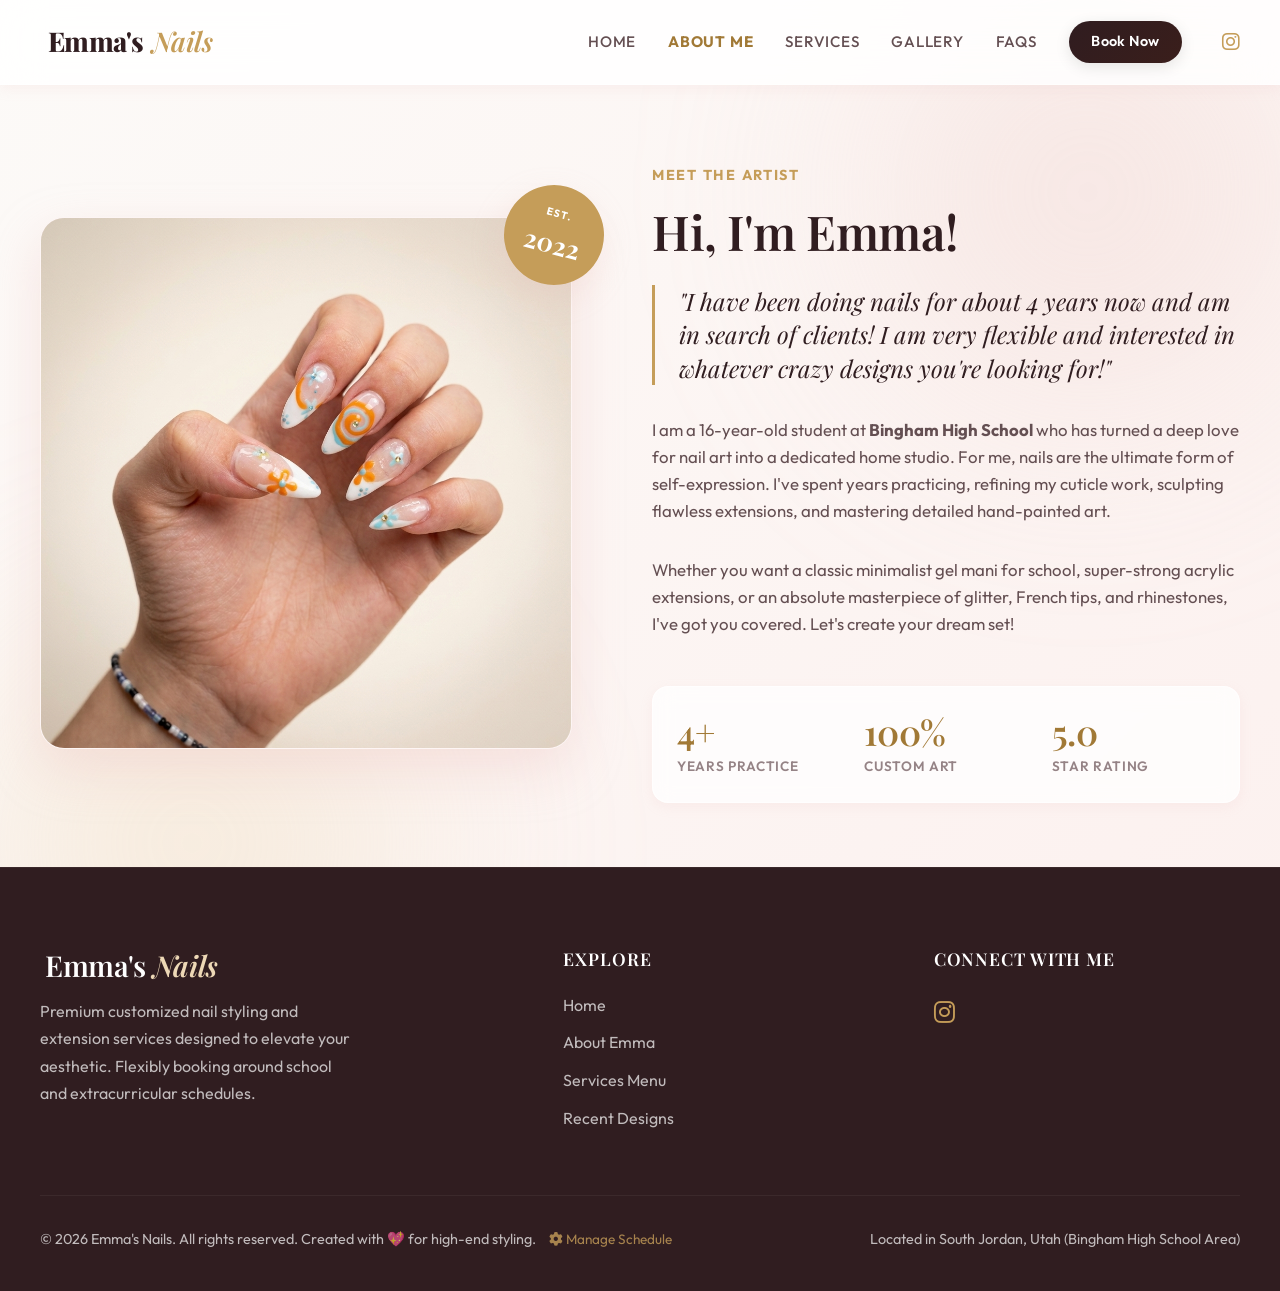
==== about.html @ 8aacb38d "Add about.html page" ====
<!DOCTYPE html>
<html lang="en">
<head>
  <meta charset="UTF-8">
  <meta name="viewport" content="width=device-width, initial-scale=1.0">
  <meta name="description" content="Meet Emma, the 16-year-old artist behind Emma's Nails in South Jordan, Utah. Practice, passion, and custom nail designs for Bingham High and surrounding areas.">
  <meta name="keywords" content="Bingham High School, South Jordan nails, Emma's Nails, custom nails Utah, nail artist bio">
  <meta name="author" content="Emma">
  
  <title>About Emma | Emma's Nails</title>

  <!-- Premium Stylesheets & CDNs -->
  <link rel="stylesheet" href="style.css">
  <link rel="stylesheet" href="https://cdnjs.cloudflare.com/ajax/libs/font-awesome/6.4.0/css/all.min.css">
</head>
<body>

  <!-- --- HEADER & NAVIGATION --- -->
  <header class="header" id="header" style="background: rgba(255, 255, 255, 0.85); box-shadow: var(--shadow-sm);">
    <div class="header-container">
      <a href="index.html" class="logo" id="logo-link">
        <i class="fa-solid fa-sparkles" style="font-size: 1.1rem; color: var(--accent); margin-right: 0.2rem; transform: translateY(-2px);"></i>Emma's <span>Nails</span>
      </a>
      
      <button class="mobile-menu-btn" aria-label="Toggle menu" id="mobile-menu-btn">
        <span></span>
        <span></span>
        <span></span>
      </button>

      <nav class="nav" id="nav-menu">
        <a href="index.html#home" class="nav-link" id="nav-home">Home</a>
        <a href="about.html" class="nav-link active" id="nav-about" style="color: var(--accent-dark); font-weight: 700;">About Me</a>
        <a href="index.html#services" class="nav-link" id="nav-services">Services</a>
        <a href="index.html#gallery" class="nav-link" id="nav-gallery">Gallery</a>
        <a href="index.html#faq" class="nav-link" id="nav-faq">FAQs</a>
        <a href="index.html#book" class="nav-cta" id="nav-book">Book Now</a>
        <div class="nav-socials" style="display: flex; gap: 0.8rem; margin-left: 0.5rem; align-items: center;">
          <a href="https://instagram.com" target="_blank" aria-label="Emma's Instagram" style="font-size: 1.25rem; color: var(--accent); transition: var(--transition-fast);"><i class="fa-brands fa-instagram"></i></a>
        </div>
      </nav>
    </div>
  </header>

  <!-- --- MAIN BIOGRAPHY CONTENT --- -->
  <main style="padding-top: 100px; min-height: calc(100vh - 200px); display: flex; align-items: center; justify-content: center;">
    <section class="section" style="width: 100%; background: transparent; backdrop-filter: none; border: none; padding: 4rem 0;">
      <div class="about">
        <div class="about-visual">
          <div class="about-img-frame">
            <img src="assets/flowery-retro-swirls.png" alt="Hand-painted retro flower and swirl nail art" class="about-img" loading="lazy">
          </div>
          <div class="about-decorative-badge">
            <span>Est.</span>
            <strong>2022</strong>
          </div>
        </div>

        <div class="about-content">
          <span class="section-subtitle">Meet the Artist</span>
          <h1 class="section-title" style="margin-bottom: 1.5rem; font-size: 3rem;">Hi, I'm Emma!</h1>
          
          <p class="about-quote">
            "I have been doing nails for about 4 years now and am in search of clients! I am very flexible and interested in whatever crazy designs you're looking for!"
          </p>

          <p class="about-text">
            I am a 16-year-old student at <strong>Bingham High School</strong> who has turned a deep love for nail art into a dedicated home studio. For me, nails are the ultimate form of self-expression. I've spent years practicing, refining my cuticle work, sculpting flawless extensions, and mastering detailed hand-painted art. 
          </p>
          <p class="about-text" style="margin-bottom: 3rem;">
            Whether you want a classic minimalist gel mani for school, super-strong acrylic extensions, or an absolute masterpiece of glitter, French tips, and rhinestones, I've got you covered. Let's create your dream set!
          </p>

          <div class="about-stats">
            <div class="stat-item">
              <h3>4+</h3>
              <p>Years Practice</p>
            </div>
            <div class="stat-item">
              <h3>100%</h3>
              <p>Custom Art</p>
            </div>
            <div class="stat-item">
              <h3>5.0</h3>
              <p>Star Rating</p>
            </div>
          </div>
        </div>
      </div>
    </section>
  </main>

  <!-- --- FOOTER --- -->
  <footer class="footer">
    <div class="footer-container">
      <div class="footer-brand">
        <h3><i class="fa-solid fa-sparkles" style="font-size: 1.1rem; color: var(--accent); margin-right: 0.3rem;"></i>Emma's <span>Nails</span></h3>
        <p>Premium customized nail styling and extension services designed to elevate your aesthetic. Flexibly booking around school and extracurricular schedules.</p>
      </div>
      
      <div class="footer-links">
        <h4>Explore</h4>
        <ul>
          <li><a href="index.html#home">Home</a></li>
          <li><a href="about.html">About Emma</a></li>
          <li><a href="index.html#services">Services Menu</a></li>
          <li><a href="index.html#gallery">Recent Designs</a></li>
        </ul>
      </div>

      <div class="footer-links">
        <h4>Connect With Me</h4>
        <ul style="display: flex; gap: 1rem; font-size: 1.5rem; margin-top: 0.5rem; list-style: none;">
          <li><a href="https://instagram.com" target="_blank" aria-label="Emma's Instagram" style="color: var(--accent); transition: var(--transition-fast);"><i class="fa-brands fa-instagram"></i></a></li>
        </ul>
      </div>
    </div>
    
    <div class="footer-bottom">
      <p>&copy; 2026 Emma's Nails. All rights reserved. Created with 💖 for high-end styling. <a href="index.html#admin" id="admin-toggle-btn" style="margin-left: 10px; color: var(--accent); opacity: 0.8; font-size: 0.85rem;"><i class="fa-solid fa-gear"></i> Manage Schedule</a></p>
      <p>Located in South Jordan, Utah (Bingham High School Area)</p>
    </div>
  </footer>

  <!-- Basic JavaScript for Header styling & Mobile menu -->
  <script>
    document.addEventListener('DOMContentLoaded', () => {
      const mobileMenuBtn = document.getElementById('mobile-menu-btn');
      const nav = document.getElementById('nav-menu');
      
      if (mobileMenuBtn && nav) {
        mobileMenuBtn.addEventListener('click', () => {
          nav.classList.toggle('active');
          const spans = mobileMenuBtn.querySelectorAll('span');
          spans[0].style.transform = nav.classList.contains('active') ? 'rotate(45deg) translate(5px, 5px)' : 'none';
          spans[1].style.opacity = nav.classList.contains('active') ? '0' : '1';
          spans[2].style.transform = nav.classList.contains('active') ? 'rotate(-45deg) translate(6px, -6px)' : 'none';
        });
      }
    });
  </script>
</body>
</html>
---- style.css ----
@import url('https://fonts.googleapis.com/css2?family=Playfair+Display:ital,wght@0,400..900;1,400..900&family=Outfit:wght@100..900&display=swap');

/* --- CUSTOM VARIABLES --- */
:root {
  --primary-hue: 8;
  --primary: hsl(var(--primary-hue), 70%, 94%);
  --primary-medium: hsl(var(--primary-hue), 50%, 86%);
  --primary-dark: hsl(var(--primary-hue), 45%, 72%);
  --accent: hsl(38, 48%, 56%); /* Soft Luxury Gold */
  --accent-light: hsl(38, 60%, 82%);
  --accent-dark: hsl(38, 50%, 42%);
  --bg-light: hsl(30, 45%, 98%);
  --bg-gradient: linear-gradient(135deg, hsl(30, 45%, 98%) 0%, hsl(8, 70%, 96%) 100%);
  --card-bg: rgba(255, 255, 255, 0.75);
  --card-border: rgba(255, 255, 255, 0.6);
  --text-dark: hsl(350, 25%, 15%);
  --text-medium: hsl(350, 12%, 35%);
  --text-light: hsl(350, 8%, 55%);
  --success: hsl(145, 45%, 45%);
  --shadow-sm: 0 4px 12px rgba(235, 190, 185, 0.15);
  --shadow-md: 0 12px 30px rgba(235, 190, 185, 0.25);
  --shadow-lg: 0 20px 50px rgba(235, 190, 185, 0.35);
  --radius-sm: 8px;
  --radius-md: 16px;
  --radius-lg: 24px;
  --radius-round: 50px;
  --transition-smooth: all 0.4s cubic-bezier(0.16, 1, 0.3, 1);
  --transition-fast: all 0.2s ease;
}

/* --- BASE STYLES --- */
* {
  box-sizing: border-box;
  margin: 0;
  padding: 0;
}

html {
  scroll-behavior: smooth;
  font-size: 16px;
}

body {
  font-family: 'Outfit', sans-serif;
  background: var(--bg-gradient);
  color: var(--text-dark);
  min-height: 100vh;
  line-height: 1.6;
  overflow-x: hidden;
  position: relative;
}

/* Decorative Background Blobs */
body::before,
body::after {
  content: '';
  position: absolute;
  width: 50vw;
  height: 50vw;
  border-radius: 50%;
  filter: blur(100px);
  z-index: -1;
  opacity: 0.5;
  pointer-events: none;
}

body::before {
  top: -10vw;
  right: -10vw;
  background: radial-gradient(circle, var(--primary-medium) 0%, transparent 70%);
}

body::after {
  bottom: 10vw;
  left: -10vw;
  background: radial-gradient(circle, var(--accent-light) 0%, transparent 70%);
}

/* Typography styles */
h1, h2, h3, h4 {
  font-family: 'Playfair Display', serif;
  font-weight: 600;
  letter-spacing: -0.01em;
  line-height: 1.2;
}

a {
  text-decoration: none;
  color: inherit;
  transition: var(--transition-fast);
}

img {
  max-width: 100%;
  height: auto;
  display: block;
}

/* --- HEADER / NAVIGATION --- */
.header {
  position: fixed;
  top: 0;
  left: 0;
  width: 100%;
  z-index: 1000;
  background: rgba(255, 255, 255, 0.45);
  backdrop-filter: blur(20px);
  -webkit-backdrop-filter: blur(20px);
  border-bottom: 1px solid rgba(255, 255, 255, 0.4);
  padding: 1.25rem 2rem;
  transition: var(--transition-smooth);
}

.header.scrolled {
  padding: 0.8rem 2rem;
  background: rgba(255, 255, 255, 0.85);
  box-shadow: var(--shadow-sm);
}

.header-container {
  max-width: 1200px;
  margin: 0 auto;
  display: flex;
  justify-content: space-between;
  align-items: center;
}

.logo {
  display: flex;
  align-items: center;
  gap: 0.3rem;
  font-size: 1.7rem;
  font-weight: 800;
  font-family: 'Playfair Display', serif;
  color: var(--text-dark);
  letter-spacing: -0.02em;
  transition: var(--transition-smooth);
}

.logo span {
  color: var(--accent);
  font-style: italic;
  font-weight: 600;
  margin-left: 0.2rem;
}

.logo:hover {
  transform: scale(1.02);
  opacity: 0.95;
}

.nav {
  display: flex;
  gap: 2rem;
  align-items: center;
}

.nav-link {
  font-size: 0.95rem;
  font-weight: 500;
  color: var(--text-medium);
  letter-spacing: 0.05em;
  text-transform: uppercase;
  position: relative;
  padding: 0.25rem 0;
}

.nav-link::after {
  content: '';
  position: absolute;
  bottom: 0;
  left: 0;
  width: 0;
  height: 2px;
  background: var(--accent);
  transition: var(--transition-smooth);
}

.nav-link:hover {
  color: var(--text-dark);
}

.nav-link:hover::after {
  width: 100%;
}

.nav-cta {
  background: linear-gradient(135deg, var(--text-dark) 0%, #3a1e1b 100%);
  color: #fff;
  padding: 0.6rem 1.4rem;
  border-radius: var(--radius-round);
  font-weight: 600;
  font-size: 0.9rem;
  letter-spacing: 0.03em;
  box-shadow: 0 4px 15px rgba(0, 0, 0, 0.1);
}

.nav-cta:hover {
  transform: translateY(-2px);
  box-shadow: 0 6px 20px rgba(0, 0, 0, 0.15);
  background: linear-gradient(135deg, var(--accent-dark) 0%, var(--accent) 100%);
}

.mobile-menu-btn {
  display: none;
  background: none;
  border: none;
  cursor: pointer;
  padding: 0.5rem;
}

.mobile-menu-btn span {
  display: block;
  width: 25px;
  height: 2px;
  background: var(--text-dark);
  margin: 5px 0;
  transition: var(--transition-fast);
}

/* --- HERO SECTION --- */
.hero {
  min-height: 95vh;
  display: flex;
  align-items: center;
  padding: 8rem 2rem 4rem;
  position: relative;
}

.hero-container {
  max-width: 1200px;
  margin: 0 auto;
  display: grid;
  grid-template-columns: 1.1fr 0.9fr;
  gap: 4rem;
  align-items: center;
}

.hero-content {
  opacity: 0;
  transform: translateY(30px);
  animation: revealUp 1.2s cubic-bezier(0.16, 1, 0.3, 1) forwards;
}

.hero-badge {
  display: inline-flex;
  align-items: center;
  gap: 0.5rem;
  background: rgba(255, 255, 255, 0.7);
  border: 1px solid rgba(255, 255, 255, 0.9);
  padding: 0.5rem 1.25rem;
  border-radius: var(--radius-round);
  font-size: 0.85rem;
  font-weight: 600;
  color: var(--accent-dark);
  text-transform: uppercase;
  letter-spacing: 0.08em;
  box-shadow: var(--shadow-sm);
  margin-bottom: 2rem;
  backdrop-filter: blur(5px);
}

.hero-badge i {
  color: var(--accent);
}

.hero-title {
  font-size: 4rem;
  line-height: 1.1;
  color: var(--text-dark);
  margin-bottom: 1.5rem;
}

.hero-title span {
  display: block;
  color: var(--accent);
  font-style: italic;
  font-family: 'Playfair Display', serif;
}

.hero-desc {
  font-size: 1.2rem;
  color: var(--text-medium);
  margin-bottom: 2.5rem;
  max-width: 520px;
}

.hero-ctas {
  display: flex;
  gap: 1.25rem;
  align-items: center;
}

.btn {
  display: inline-flex;
  align-items: center;
  justify-content: center;
  gap: 0.75rem;
  padding: 1rem 2rem;
  border-radius: var(--radius-round);
  font-weight: 600;
  letter-spacing: 0.02em;
  cursor: pointer;
  transition: var(--transition-smooth);
  font-size: 1rem;
  border: none;
}

.btn-primary {
  background: linear-gradient(135deg, var(--accent) 0%, var(--accent-dark) 100%);
  color: #fff;
  box-shadow: 0 8px 25px rgba(212, 175, 55, 0.3);
}

.btn-primary:hover {
  transform: translateY(-3px);
  box-shadow: 0 12px 30px rgba(212, 175, 55, 0.45);
}

.btn-secondary {
  background: rgba(255, 255, 255, 0.6);
  color: var(--text-dark);
  border: 1px solid rgba(255, 255, 255, 0.8);
  backdrop-filter: blur(10px);
  -webkit-backdrop-filter: blur(10px);
}

.btn-secondary:hover {
  background: rgba(255, 255, 255, 0.95);
  transform: translateY(-3px);
  box-shadow: var(--shadow-md);
}

.hero-visual {
  position: relative;
  display: flex;
  justify-content: center;
  align-items: center;
  opacity: 0;
  transform: scale(0.9);
  animation: revealScale 1.4s cubic-bezier(0.16, 1, 0.3, 1) 0.2s forwards;
}

.hero-showcase-wrapper {
  position: relative;
  width: 100%;
  max-width: 420px;
  aspect-ratio: 4/5;
  border-radius: var(--radius-lg);
  overflow: hidden;
  box-shadow: var(--shadow-lg);
  border: 4px solid #fff;
  background: var(--primary-medium);
}

.hero-img {
  width: 100%;
  height: 100%;
  object-fit: cover;
  transition: var(--transition-smooth);
}

.hero-showcase-wrapper:hover .hero-img {
  transform: scale(1.05);
}

.hero-overlay-card {
  position: absolute;
  bottom: 2rem;
  left: -2rem;
  background: rgba(255, 255, 255, 0.85);
  backdrop-filter: blur(20px);
  -webkit-backdrop-filter: blur(20px);
  padding: 1.5rem;
  border-radius: var(--radius-md);
  border: 1px solid var(--card-border);
  box-shadow: var(--shadow-md);
  max-width: 250px;
  animation: floating 6s ease-in-out infinite;
}

.hero-overlay-card h4 {
  font-size: 1.1rem;
  color: var(--text-dark);
  margin-bottom: 0.25rem;
}

.hero-overlay-card p {
  font-size: 0.85rem;
  color: var(--text-medium);
}

.hero-overlay-card .stars {
  color: var(--accent);
  font-size: 0.8rem;
  margin-top: 0.5rem;
}

/* Floating animation */
@keyframes floating {
  0% { transform: translateY(0px); }
  50% { transform: translateY(-10px); }
  100% { transform: translateY(0px); }
}

@keyframes revealUp {
  to {
    opacity: 1;
    transform: translateY(0);
  }
}

@keyframes revealScale {
  to {
    opacity: 1;
    transform: scale(1);
  }
}

/* --- SECTION DEFAULTS --- */
.section {
  padding: 8rem 2rem;
  max-width: 1200px;
  margin: 0 auto;
}

.section-header {
  text-align: center;
  max-width: 600px;
  margin: 0 auto 5rem;
}

.section-subtitle {
  font-size: 0.9rem;
  font-weight: 700;
  text-transform: uppercase;
  letter-spacing: 0.12em;
  color: var(--accent);
  margin-bottom: 1rem;
  display: block;
}

.section-title {
  font-size: 2.8rem;
  color: var(--text-dark);
  margin-bottom: 1rem;
}

.section-desc {
  font-size: 1.05rem;
  color: var(--text-light);
}

/* --- ABOUT EMMA --- */
.about {
  display: grid;
  grid-template-columns: 0.95fr 1.05fr;
  gap: 5rem;
  align-items: center;
}

.about-visual {
  position: relative;
}

.about-img-frame {
  width: 100%;
  aspect-ratio: 1;
  border-radius: var(--radius-lg);
  overflow: hidden;
  box-shadow: var(--shadow-lg);
  border: 1px solid var(--card-border);
  background: var(--primary);
}

.about-img {
  width: 100%;
  height: 100%;
  object-fit: cover;
}

.about-decorative-badge {
  position: absolute;
  top: -2rem;
  right: -2rem;
  width: 100px;
  height: 100px;
  background: var(--accent);
  color: #fff;
  border-radius: 50%;
  display: flex;
  flex-direction: column;
  align-items: center;
  justify-content: center;
  box-shadow: var(--shadow-md);
  transform: rotate(15deg);
  animation: slowSpin 20s linear infinite;
}

.about-decorative-badge span {
  font-size: 0.65rem;
  text-transform: uppercase;
  font-weight: 700;
  letter-spacing: 0.1em;
}

.about-decorative-badge strong {
  font-size: 1.6rem;
  font-family: 'Playfair Display', serif;
}

@keyframes slowSpin {
  100% { transform: rotate(375deg); }
}

.about-content {
  display: flex;
  flex-direction: column;
  justify-content: center;
}

.about-quote {
  font-size: 1.5rem;
  font-family: 'Playfair Display', serif;
  font-style: italic;
  line-height: 1.4;
  color: var(--text-dark);
  margin-bottom: 2rem;
  border-left: 3px solid var(--accent);
  padding-left: 1.5rem;
}

.about-text {
  color: var(--text-medium);
  font-size: 1.05rem;
  margin-bottom: 2rem;
}

.about-stats {
  display: grid;
  grid-template-columns: repeat(3, 1fr);
  gap: 1.5rem;
  background: var(--card-bg);
  backdrop-filter: blur(10px);
  -webkit-backdrop-filter: blur(10px);
  padding: 1.5rem;
  border-radius: var(--radius-md);
  border: 1px solid var(--card-border);
  box-shadow: var(--shadow-sm);
}

.stat-item h3 {
  font-size: 2.2rem;
  color: var(--accent-dark);
  margin-bottom: 0.2rem;
}

.stat-item p {
  font-size: 0.85rem;
  font-weight: 600;
  text-transform: uppercase;
  letter-spacing: 0.05em;
  color: var(--text-light);
}

/* --- SERVICES & PRICING --- */
.services-grid {
  display: grid;
  grid-template-columns: repeat(3, 1fr);
  gap: 2rem;
}

.service-card {
  background: var(--card-bg);
  backdrop-filter: blur(10px);
  -webkit-backdrop-filter: blur(10px);
  border: 1px solid var(--card-border);
  border-radius: var(--radius-lg);
  padding: 3rem 2.2rem;
  text-align: center;
  transition: var(--transition-smooth);
  position: relative;
  display: flex;
  flex-direction: column;
  justify-content: space-between;
  box-shadow: var(--shadow-sm);
  overflow: hidden;
}

.service-card::before {
  content: '';
  position: absolute;
  top: 0;
  left: 0;
  width: 100%;
  height: 6px;
  background: linear-gradient(90deg, var(--primary-medium), var(--accent-light));
  opacity: 0;
  transition: var(--transition-smooth);
}

.service-card:hover {
  transform: translateY(-10px);
  box-shadow: var(--shadow-lg);
  border-color: rgba(255, 255, 255, 0.9);
}

.service-card:hover::before {
  opacity: 1;
}

.service-icon {
  width: 65px;
  height: 65px;
  border-radius: 50%;
  background: var(--primary);
  display: inline-flex;
  align-items: center;
  justify-content: center;
  margin-bottom: 1.5rem;
  color: var(--accent-dark);
  font-size: 1.6rem;
  transition: var(--transition-smooth);
}

.service-card:hover .service-icon {
  background: var(--accent);
  color: #fff;
  transform: scale(1.1) rotate(10deg);
}

.service-title {
  font-size: 1.8rem;
  color: var(--text-dark);
  margin-bottom: 1rem;
}

.service-price {
  font-size: 2.8rem;
  font-weight: 700;
  color: var(--text-dark);
  font-family: 'Outfit', sans-serif;
  margin-bottom: 1.5rem;
  display: inline-flex;
  align-items: flex-start;
  justify-content: center;
}

.service-price span {
  font-size: 1.4rem;
  font-weight: 500;
  margin-top: 0.3rem;
  color: var(--accent-dark);
}

.service-features {
  list-style: none;
  margin-bottom: 2rem;
  text-align: left;
}

.service-features li {
  font-size: 0.95rem;
  color: var(--text-medium);
  margin-bottom: 0.75rem;
  display: flex;
  align-items: center;
  gap: 0.6rem;
}

.service-features li i {
  color: var(--accent);
  font-size: 0.85rem;
}

.service-card .btn {
  width: 100%;
}

.service-popular {
  border: 1px solid var(--accent-light);
  transform: scale(1.03);
}

.service-popular::before {
  opacity: 1;
  background: linear-gradient(90deg, var(--accent), var(--accent-light));
}

.service-popular-badge {
  position: absolute;
  top: 1.5rem;
  right: 1.5rem;
  background: var(--accent);
  color: #fff;
  font-size: 0.7rem;
  font-weight: 700;
  text-transform: uppercase;
  letter-spacing: 0.08em;
  padding: 0.3rem 0.8rem;
  border-radius: var(--radius-round);
}

/* --- DYNAMIC GALLERY --- */
.gallery-filters {
  display: flex;
  justify-content: center;
  gap: 1rem;
  margin-bottom: 3.5rem;
}

.filter-btn {
  background: rgba(255, 255, 255, 0.6);
  border: 1px solid var(--card-border);
  padding: 0.6rem 1.5rem;
  border-radius: var(--radius-round);
  font-family: 'Outfit', sans-serif;
  font-weight: 600;
  font-size: 0.9rem;
  color: var(--text-medium);
  cursor: pointer;
  transition: var(--transition-smooth);
}

.filter-btn:hover,
.filter-btn.active {
  background: var(--text-dark);
  color: #fff;
  border-color: var(--text-dark);
  box-shadow: var(--shadow-sm);
}

.gallery-grid {
  display: grid;
  grid-template-columns: repeat(3, 1fr);
  gap: 2rem;
}

.gallery-item {
  background: var(--card-bg);
  border: 1px solid var(--card-border);
  border-radius: var(--radius-md);
  overflow: hidden;
  box-shadow: var(--shadow-sm);
  transition: var(--transition-smooth);
  opacity: 1;
  transform: scale(1);
}

.gallery-item.hidden {
  display: none;
  opacity: 0;
  transform: scale(0.9);
}

.gallery-img-wrapper {
  width: 100%;
  aspect-ratio: 1;
  overflow: hidden;
  position: relative;
  background: var(--primary-medium);
}

.gallery-img {
  width: 100%;
  height: 100%;
  object-fit: cover;
  transition: var(--transition-smooth);
}

.gallery-item:hover .gallery-img {
  transform: scale(1.08);
}

.gallery-info {
  padding: 1.5rem;
}

.gallery-tag {
  display: inline-block;
  background: var(--primary);
  color: var(--accent-dark);
  font-size: 0.75rem;
  font-weight: 700;
  text-transform: uppercase;
  letter-spacing: 0.05em;
  padding: 0.25rem 0.75rem;
  border-radius: var(--radius-round);
  margin-bottom: 0.75rem;
}

.gallery-title {
  font-size: 1.25rem;
  color: var(--text-dark);
  margin-bottom: 0.25rem;
}

.gallery-meta {
  font-size: 0.85rem;
  color: var(--text-light);
}

/* --- BOOKING & CONTACT --- */
.booking-container {
  display: grid;
  grid-template-columns: 1.15fr 0.85fr;
  gap: 4rem;
  align-items: flex-start;
}

.booking-form-wrapper {
  background: var(--card-bg);
  backdrop-filter: blur(10px);
  -webkit-backdrop-filter: blur(10px);
  border: 1px solid var(--card-border);
  border-radius: var(--radius-lg);
  padding: 3.5rem;
  box-shadow: var(--shadow-md);
}

.form-title {
  font-size: 2.2rem;
  margin-bottom: 1rem;
}

.form-desc {
  color: var(--text-medium);
  margin-bottom: 2.5rem;
}

.form-group-row {
  display: grid;
  grid-template-columns: repeat(2, 1fr);
  gap: 1.5rem;
  margin-bottom: 1.5rem;
}

.form-group {
  margin-bottom: 1.5rem;
  display: flex;
  flex-direction: column;
}

.form-group label {
  font-size: 0.85rem;
  font-weight: 700;
  color: var(--text-dark);
  text-transform: uppercase;
  letter-spacing: 0.05em;
  margin-bottom: 0.5rem;
}

.form-control {
  font-family: 'Outfit', sans-serif;
  background: rgba(255, 255, 255, 0.8);
  border: 1px solid rgba(235, 190, 185, 0.4);
  border-radius: var(--radius-sm);
  padding: 0.9rem 1.2rem;
  font-size: 1rem;
  color: var(--text-dark);
  transition: var(--transition-fast);
}

.form-control:focus {
  outline: none;
  border-color: var(--accent);
  box-shadow: 0 0 0 3px rgba(212, 175, 55, 0.15);
  background: #fff;
}

select.form-control {
  appearance: none;
  background-image: url("data:image/svg+xml,%3Csvg xmlns='http://www.w3.org/2000/svg' viewBox='0 0 24 24' fill='none' stroke='%233a1e1b' stroke-width='2' stroke-linecap='round' stroke-linejoin='round'%3E%3Cpath d='m6 9 6 6 6-6'/%3E%3C/svg%3E");
  background-repeat: no-repeat;
  background-position: right 1.2rem center;
  background-size: 1.1rem;
  padding-right: 3rem;
}

.price-estimator {
  background: var(--primary);
  border-radius: var(--radius-md);
  padding: 1.5rem 2rem;
  display: flex;
  justify-content: space-between;
  align-items: center;
  margin: 2rem 0;
  border: 1px solid rgba(255, 255, 255, 0.5);
}

.estimator-info h4 {
  font-size: 1rem;
  font-weight: 700;
  text-transform: uppercase;
  letter-spacing: 0.05em;
  color: var(--text-medium);
}

.estimator-info p {
  font-size: 0.8rem;
  color: var(--text-light);
}

.estimator-total {
  font-size: 2.2rem;
  font-weight: 700;
  color: var(--accent-dark);
}

.contact-info-wrapper {
  display: flex;
  flex-direction: column;
  gap: 2rem;
}

.contact-card {
  background: var(--card-bg);
  backdrop-filter: blur(10px);
  -webkit-backdrop-filter: blur(10px);
  border: 1px solid var(--card-border);
  border-radius: var(--radius-md);
  padding: 2.5rem;
  box-shadow: var(--shadow-sm);
}

.contact-card-title {
  font-size: 1.5rem;
  margin-bottom: 1.5rem;
  border-bottom: 1px solid var(--primary-medium);
  padding-bottom: 0.75rem;
}

.contact-list {
  list-style: none;
}

.contact-item {
  display: flex;
  align-items: flex-start;
  gap: 1.25rem;
  margin-bottom: 1.5rem;
}

.contact-item:last-child {
  margin-bottom: 0;
}

.contact-icon {
  width: 45px;
  height: 45px;
  border-radius: 50%;
  background: var(--primary);
  display: flex;
  align-items: center;
  justify-content: center;
  color: var(--accent-dark);
  font-size: 1.1rem;
  flex-shrink: 0;
}

.contact-details h5 {
  font-size: 0.8rem;
  font-weight: 700;
  text-transform: uppercase;
  letter-spacing: 0.05em;
  color: var(--text-light);
  margin-bottom: 0.25rem;
}

.contact-details p,
.contact-details a {
  font-size: 1.05rem;
  color: var(--text-dark);
  font-weight: 500;
}

.contact-details a:hover {
  color: var(--accent-dark);
}

.location-map-mock {
  width: 100%;
  aspect-ratio: 4/3;
  border-radius: var(--radius-md);
  overflow: hidden;
  position: relative;
  border: 1px solid var(--card-border);
  box-shadow: var(--shadow-sm);
  background: var(--primary-medium);
}

.map-placeholder-img {
  width: 100%;
  height: 100%;
  object-fit: cover;
  opacity: 0.85;
}

.map-overlay {
  position: absolute;
  inset: 0;
  background: linear-gradient(rgba(58, 30, 27, 0.4), rgba(58, 30, 27, 0.1));
  display: flex;
  flex-direction: column;
  align-items: center;
  justify-content: center;
  padding: 2rem;
  text-align: center;
  color: #fff;
}

.map-pin {
  width: 55px;
  height: 55px;
  border-radius: 50%;
  background: #fff;
  display: flex;
  align-items: center;
  justify-content: center;
  color: var(--accent-dark);
  font-size: 1.5rem;
  margin-bottom: 1rem;
  box-shadow: var(--shadow-md);
  animation: pulse 2s infinite;
}

@keyframes pulse {
  0% { transform: scale(1); box-shadow: 0 0 0 0 rgba(255, 255, 255, 0.7); }
  70% { transform: scale(1.05); box-shadow: 0 0 0 10px rgba(255, 255, 255, 0); }
  100% { transform: scale(1); box-shadow: 0 0 0 0 rgba(255, 255, 255, 0); }
}

.map-overlay h4 {
  font-size: 1.25rem;
  margin-bottom: 0.5rem;
  text-shadow: 0 2px 4px rgba(0, 0, 0, 0.3);
}

.map-overlay p {
  font-size: 0.9rem;
  margin-bottom: 1.5rem;
  text-shadow: 0 1px 2px rgba(0, 0, 0, 0.3);
}

/* --- FLOATING BOOKING BUTTON --- */
.floating-book-btn {
  position: fixed;
  bottom: 2.5rem;
  right: 2.5rem;
  z-index: 999;
  background: linear-gradient(135deg, var(--accent) 0%, var(--accent-dark) 100%);
  color: #fff;
  width: 60px;
  height: 60px;
  border-radius: 50%;
  display: flex;
  align-items: center;
  justify-content: center;
  box-shadow: var(--shadow-lg);
  font-size: 1.5rem;
  cursor: pointer;
  transition: var(--transition-smooth);
  opacity: 0;
  visibility: hidden;
  transform: translateY(20px);
}

.floating-book-btn.visible {
  opacity: 1;
  visibility: visible;
  transform: translateY(0);
}

.floating-book-btn:hover {
  transform: scale(1.1) translateY(-5px);
  box-shadow: 0 16px 35px rgba(212, 175, 55, 0.55);
}

/* --- FOOTER --- */
.footer {
  background: var(--text-dark);
  color: rgba(255, 255, 255, 0.7);
  padding: 5rem 2rem 2.5rem;
  border-top: 1px solid rgba(255, 255, 255, 0.05);
}

.footer-container {
  max-width: 1200px;
  margin: 0 auto;
  display: grid;
  grid-template-columns: 1.5fr 1fr 1fr;
  gap: 4rem;
  margin-bottom: 4rem;
}

.footer-brand h3 {
  font-size: 1.8rem;
  color: #fff;
  margin-bottom: 1rem;
}

.footer-brand h3 span {
  color: var(--accent-light);
  font-style: italic;
}

.footer-brand p {
  max-width: 320px;
  line-height: 1.7;
}

.footer-links h4 {
  color: #fff;
  font-size: 1.1rem;
  margin-bottom: 1.5rem;
  text-transform: uppercase;
  letter-spacing: 0.05em;
}

.footer-links ul {
  list-style: none;
  display: flex;
  flex-direction: column;
  gap: 0.75rem;
}

.footer-links a:hover {
  color: #fff;
  padding-left: 0.25rem;
}

.footer-bottom {
  max-width: 1200px;
  margin: 0 auto;
  padding-top: 2rem;
  border-top: 1px solid rgba(255, 255, 255, 0.05);
  display: flex;
  justify-content: space-between;
  align-items: center;
  font-size: 0.9rem;
}

/* --- TOAST NOTIFICATION --- */
.toast-notification {
  position: fixed;
  bottom: 2.5rem;
  left: 2.5rem;
  z-index: 1001;
  background: var(--text-dark);
  color: #fff;
  padding: 1rem 1.8rem;
  border-radius: var(--radius-md);
  box-shadow: var(--shadow-lg);
  display: flex;
  align-items: center;
  gap: 0.8rem;
  font-weight: 500;
  transform: translateY(100px);
  opacity: 0;
  transition: var(--transition-smooth);
}

.toast-notification.active {
  transform: translateY(0);
  opacity: 1;
}

.toast-notification i {
  color: var(--success);
}

/* --- RESPONSIVE MEDIA QUERIES --- */
@media (max-width: 1024px) {
  html {
    font-size: 15px;
  }
  
  .hero-container,
  .about,
  .booking-container {
    grid-template-columns: 1fr;
    gap: 4rem;
  }

  .hero {
    padding-top: 7rem;
    text-align: center;
  }
  
  .hero-desc {
    margin-left: auto;
    margin-right: auto;
  }
  
  .hero-ctas {
    justify-content: center;
  }
  
  .hero-visual {
    order: -1;
  }
  
  .hero-overlay-card {
    left: 1rem;
  }

  .about-visual {
    max-width: 500px;
    margin: 0 auto;
    width: 100%;
  }

  .services-grid,
  .gallery-grid {
    grid-template-columns: repeat(2, 1fr);
  }
}

@media (max-width: 768px) {
  .header {
    padding: 1rem;
  }

  .mobile-menu-btn {
    display: block;
  }

  .nav {
    position: fixed;
    top: 5.5rem;
    left: 0;
    width: 100%;
    height: calc(100vh - 5.5rem);
    background: rgba(255, 255, 255, 0.98);
    backdrop-filter: blur(20px);
    flex-direction: column;
    padding: 3rem 2rem;
    gap: 2rem;
    transform: translateX(100%);
    transition: var(--transition-smooth);
    border-top: 1px solid rgba(235, 190, 185, 0.2);
    align-items: center;
  }

  .nav.active {
    transform: translateX(0);
  }

  .nav-link {
    font-size: 1.2rem;
  }

  .services-grid,
  .gallery-grid,
  .footer-container {
    grid-template-columns: 1fr;
  }

  .service-popular {
    transform: scale(1);
  }

  .booking-form-wrapper {
    padding: 2rem;
  }

  .form-group-row {
    grid-template-columns: 1fr;
    gap: 0;
  }

  .footer-container {
    gap: 3rem;
  }

  .footer-bottom {
    flex-direction: column;
    gap: 1rem;
    text-align: center;
  }
}

@media (max-width: 480px) {
  .hero-title {
    font-size: 2.8rem;
  }
  
  .hero-ctas {
    flex-direction: column;
    width: 100%;
  }
  
  .hero-ctas .btn {
    width: 100%;
  }

  .section-title {
    font-size: 2.2rem;
  }
  
  .floating-book-btn {
    bottom: 1.5rem;
    right: 1.5rem;
  }
}

/* --- FAQ ACCORDION TRANSITIONS --- */
.faq-item:hover {
  transform: translateY(-2px);
  border-color: var(--accent-light) !important;
  box-shadow: var(--shadow-md) !important;
}

.faq-trigger:hover {
  color: var(--accent-dark) !important;
}

.nav-socials a:hover {
  transform: scale(1.15);
  filter: brightness(0.85);
}

/* --- TESTIMONIAL REVIEW CARDS --- */
.review-card:hover {
  transform: translateY(-5px);
  box-shadow: var(--shadow-md) !important;
  border-color: var(--accent-light) !important;
}
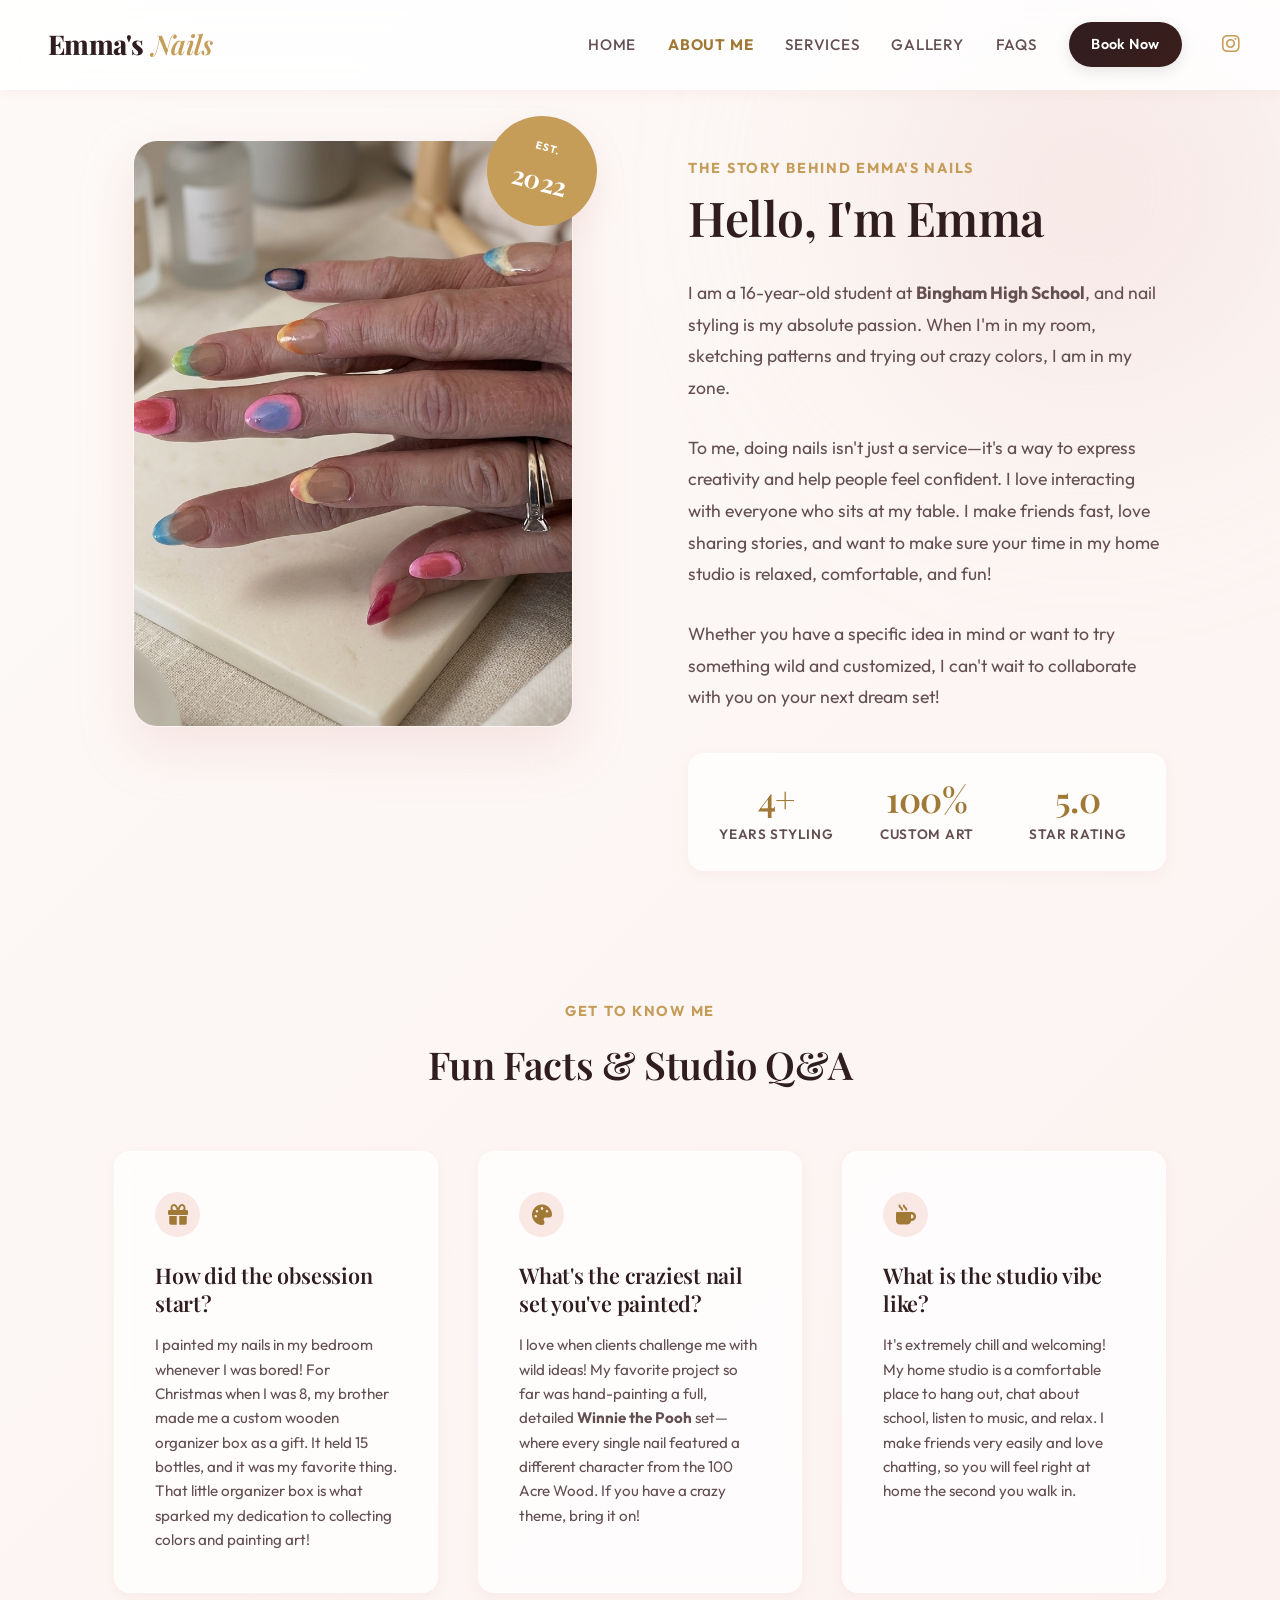
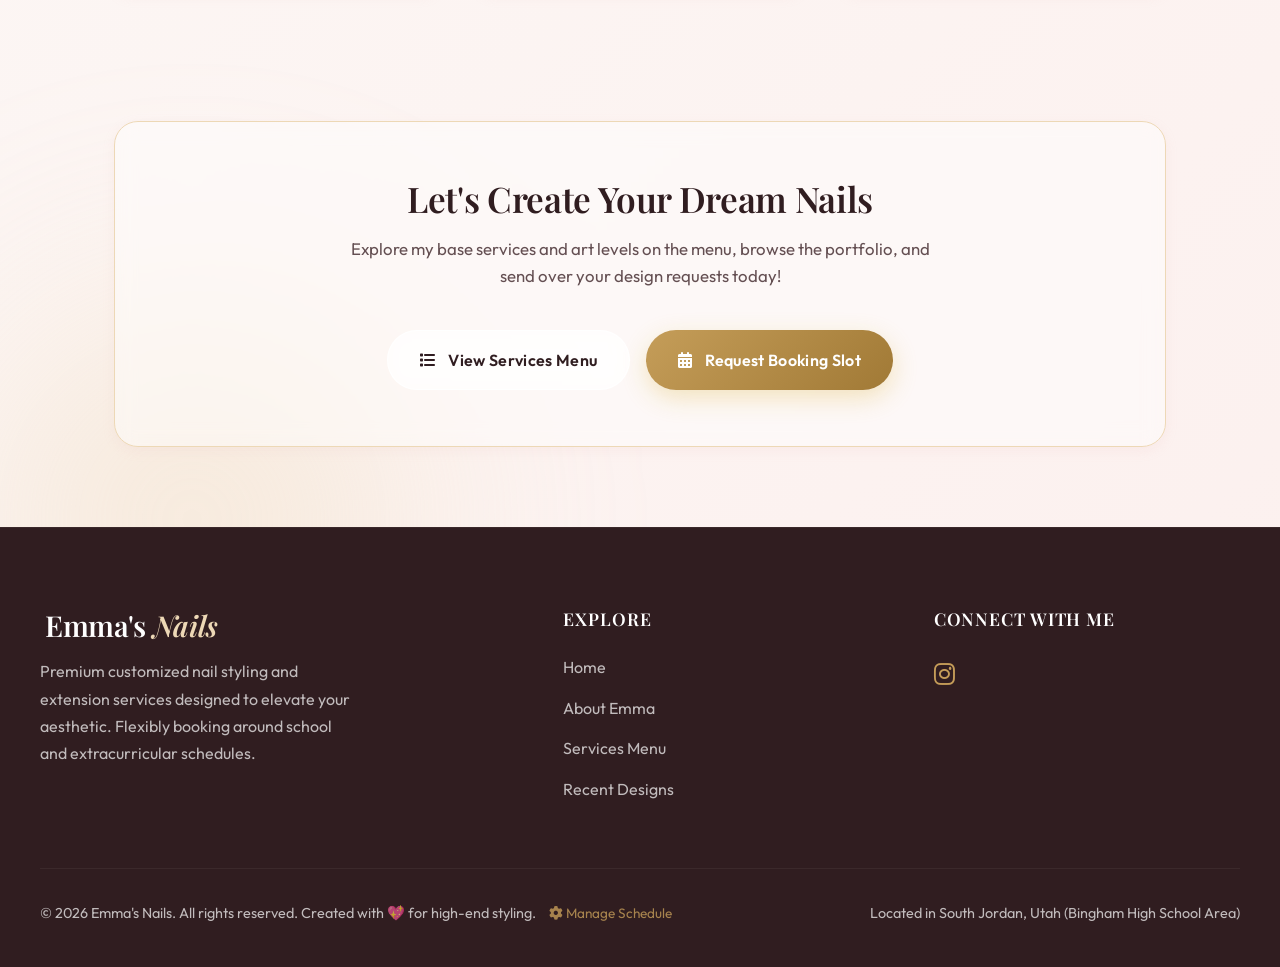
==== commit 16ddfe7e: "Redesign about.html with spacious editorial layout and personalized Q&A cards" ====
--- a/about.html
+++ b/about.html
@@ -3,8 +3,8 @@
 <head>
   <meta charset="UTF-8">
   <meta name="viewport" content="width=device-width, initial-scale=1.0">
-  <meta name="description" content="Meet Emma, the 16-year-old artist behind Emma's Nails in South Jordan, Utah. Practice, passion, and custom nail designs for Bingham High and surrounding areas.">
-  <meta name="keywords" content="Bingham High School, South Jordan nails, Emma's Nails, custom nails Utah, nail artist bio">
+  <meta name="description" content="Meet Emma, the 16-year-old artist behind Emma's Nails in South Jordan, Utah. Discover her story, her creative passion, and what makes her home studio so welcoming.">
+  <meta name="keywords" content="Emma's Nails, South Jordan Utah, nail artist story, custom nail art, Gel-X extensions">
   <meta name="author" content="Emma">
   
   <title>About Emma | Emma's Nails</title>
@@ -13,7 +13,7 @@
   <link rel="stylesheet" href="style.css">
   <link rel="stylesheet" href="https://cdnjs.cloudflare.com/ajax/libs/font-awesome/6.4.0/css/all.min.css">
 </head>
-<body>
+<body style="line-height: 1.8;">
 
   <!-- --- HEADER & NAVIGATION --- -->
   <header class="header" id="header" style="background: rgba(255, 255, 255, 0.85); box-shadow: var(--shadow-sm);">
@@ -36,58 +36,121 @@
         <a href="index.html#faq" class="nav-link" id="nav-faq">FAQs</a>
         <a href="index.html#book" class="nav-cta" id="nav-book">Book Now</a>
         <div class="nav-socials" style="display: flex; gap: 0.8rem; margin-left: 0.5rem; align-items: center;">
-          <a href="https://instagram.com" target="_blank" aria-label="Emma's Instagram" style="font-size: 1.25rem; color: var(--accent); transition: var(--transition-fast);"><i class="fa-brands fa-instagram"></i></a>
+          <a href="https://www.instagram.com/emmasnailssj" target="_blank" aria-label="Emma's Instagram" style="font-size: 1.25rem; color: var(--accent); transition: var(--transition-fast);"><i class="fa-brands fa-instagram"></i></a>
         </div>
       </nav>
     </div>
   </header>
 
-  <!-- --- MAIN BIOGRAPHY CONTENT --- -->
-  <main style="padding-top: 100px; min-height: calc(100vh - 200px); display: flex; align-items: center; justify-content: center;">
-    <section class="section" style="width: 100%; background: transparent; backdrop-filter: none; border: none; padding: 4rem 0;">
-      <div class="about">
-        <div class="about-visual">
-          <div class="about-img-frame">
-            <img src="assets/flowery-retro-swirls.png" alt="Hand-painted retro flower and swirl nail art" class="about-img" loading="lazy">
-          </div>
-          <div class="about-decorative-badge">
-            <span>Est.</span>
-            <strong>2022</strong>
-          </div>
-        </div>
-
-        <div class="about-content">
-          <span class="section-subtitle">Meet the Artist</span>
-          <h1 class="section-title" style="margin-bottom: 1.5rem; font-size: 3rem;">Hi, I'm Emma!</h1>
-          
-          <p class="about-quote">
-            "I have been doing nails for about 4 years now and am in search of clients! I am very flexible and interested in whatever crazy designs you're looking for!"
+  <!-- --- MAIN CONTENT --- -->
+  <main style="padding-top: 140px; padding-bottom: 5rem; max-width: 1100px; margin: 0 auto; padding-left: 1.5rem; padding-right: 1.5rem;">
+    
+    <!-- --- BIOGRAPHY SECTION --- -->
+    <section style="display: grid; grid-template-columns: repeat(auto-fit, minmax(320px, 1fr)); gap: 6rem; align-items: start; margin-bottom: 6rem;">
+      
+      <!-- Portrait Image Frame -->
+      <div style="position: relative; width: 100%; max-width: 440px; margin: 0 auto;">
+        <div style="width: 100%; aspect-ratio: 3/4; border-radius: var(--radius-lg); overflow: hidden; box-shadow: var(--shadow-lg); border: 1px solid var(--card-border); background: var(--primary);">
+          <img src="assets/set-13.png" alt="Emma's custom pastel nail styling art" style="width: 100%; height: 100%; object-fit: cover;" loading="lazy">
+        </div>
+        <!-- Rotate Badge -->
+        <div class="about-decorative-badge" style="top: -1.5rem; right: -1.5rem; width: 110px; height: 110px; z-index: 10;">
+          <span>Est.</span>
+          <strong>2022</strong>
+        </div>
+      </div>
+
+      <!-- Bio Text Content -->
+      <div style="display: flex; flex-direction: column; justify-content: center; text-align: left; padding-top: 1rem;">
+        <span class="section-subtitle" style="margin-bottom: 0.5rem;">The Story Behind Emma's Nails</span>
+        <h1 class="section-title" style="font-family: 'Playfair Display', serif; font-size: 3rem; margin-bottom: 2rem; color: var(--text-dark); line-height: 1.15;">Hello, I'm Emma</h1>
+        
+        <p style="font-size: 1.1rem; color: var(--text-medium); margin-bottom: 1.75rem;">
+          I am a 16-year-old student at <strong>Bingham High School</strong>, and nail styling is my absolute passion. When I'm in my room, sketching patterns and trying out crazy colors, I am in my zone. 
+        </p>
+        <p style="font-size: 1.1rem; color: var(--text-medium); margin-bottom: 1.75rem;">
+          To me, doing nails isn't just a service—it's a way to express creativity and help people feel confident. I love interacting with everyone who sits at my table. I make friends fast, love sharing stories, and want to make sure your time in my home studio is relaxed, comfortable, and fun!
+        </p>
+        <p style="font-size: 1.1rem; color: var(--text-medium); margin-bottom: 2.5rem;">
+          Whether you have a specific idea in mind or want to try something wild and customized, I can't wait to collaborate with you on your next dream set!
+        </p>
+
+        <!-- Stats Counter Row -->
+        <div class="about-stats" style="grid-template-columns: repeat(3, 1fr); padding: 1.5rem; background: var(--card-bg); border-radius: var(--radius-md); border: 1px solid var(--card-border); box-shadow: var(--shadow-sm);">
+          <div class="stat-item" style="text-align: center;">
+            <h3 style="font-size: 2.2rem; color: var(--accent-dark); font-family: 'Playfair Display', serif; margin-bottom: 0.1rem;">4+</h3>
+            <p style="font-size: 0.85rem; color: var(--text-medium); margin: 0; text-transform: uppercase; letter-spacing: 0.05em;">Years Styling</p>
+          </div>
+          <div class="stat-item" style="text-align: center;">
+            <h3 style="font-size: 2.2rem; color: var(--accent-dark); font-family: 'Playfair Display', serif; margin-bottom: 0.1rem;">100%</h3>
+            <p style="font-size: 0.85rem; color: var(--text-medium); margin: 0; text-transform: uppercase; letter-spacing: 0.05em;">Custom Art</p>
+          </div>
+          <div class="stat-item" style="text-align: center;">
+            <h3 style="font-size: 2.2rem; color: var(--accent-dark); font-family: 'Playfair Display', serif; margin-bottom: 0.1rem;">5.0</h3>
+            <p style="font-size: 0.85rem; color: var(--text-medium); margin: 0; text-transform: uppercase; letter-spacing: 0.05em;">Star Rating</p>
+          </div>
+        </div>
+      </div>
+
+    </section>
+
+    <!-- --- Q&A / STORY CARDS GRID --- -->
+    <section style="margin-top: 8rem;">
+      <div style="text-align: center; margin-bottom: 4rem;">
+        <span class="section-subtitle">Get to Know Me</span>
+        <h2 style="font-family: 'Playfair Display', serif; font-size: 2.4rem; color: var(--text-dark);">Fun Facts & Studio Q&A</h2>
+      </div>
+
+      <div style="display: grid; grid-template-columns: repeat(auto-fit, minmax(280px, 1fr)); gap: 2.5rem;">
+        
+        <!-- Box Q&A -->
+        <div style="background: var(--card-bg); border: 1px solid var(--card-border); border-radius: var(--radius-md); padding: 2.5rem; box-shadow: var(--shadow-sm); backdrop-filter: blur(10px); text-align: left; transition: var(--transition-smooth);">
+          <div style="width: 45px; height: 45px; background: var(--primary); color: var(--accent-dark); border-radius: 50%; display: flex; align-items: center; justify-content: center; font-size: 1.25rem; margin-bottom: 1.5rem;">
+            <i class="fa-solid fa-gift"></i>
+          </div>
+          <h3 style="font-family: 'Playfair Display', serif; font-size: 1.35rem; color: var(--text-dark); margin-bottom: 1rem; line-height: 1.3;">How did the obsession start?</h3>
+          <p style="font-size: 0.95rem; color: var(--text-medium); line-height: 1.6; margin: 0;">
+            I painted my nails in my bedroom whenever I was bored! For Christmas when I was 8, my brother made me a custom wooden organizer box as a gift. It held 15 bottles, and it was my favorite thing. That little organizer box is what sparked my dedication to collecting colors and painting art!
           </p>
-
-          <p class="about-text">
-            I am a 16-year-old student at <strong>Bingham High School</strong> who has turned a deep love for nail art into a dedicated home studio. For me, nails are the ultimate form of self-expression. I've spent years practicing, refining my cuticle work, sculpting flawless extensions, and mastering detailed hand-painted art. 
+        </div>
+
+        <!-- Winnie the Pooh Q&A -->
+        <div style="background: var(--card-bg); border: 1px solid var(--card-border); border-radius: var(--radius-md); padding: 2.5rem; box-shadow: var(--shadow-sm); backdrop-filter: blur(10px); text-align: left; transition: var(--transition-smooth);">
+          <div style="width: 45px; height: 45px; background: var(--primary); color: var(--accent-dark); border-radius: 50%; display: flex; align-items: center; justify-content: center; font-size: 1.25rem; margin-bottom: 1.5rem;">
+            <i class="fa-solid fa-palette"></i>
+          </div>
+          <h3 style="font-family: 'Playfair Display', serif; font-size: 1.35rem; color: var(--text-dark); margin-bottom: 1rem; line-height: 1.3;">What's the craziest nail set you've painted?</h3>
+          <p style="font-size: 0.95rem; color: var(--text-medium); line-height: 1.6; margin: 0;">
+            I love when clients challenge me with wild ideas! My favorite project so far was hand-painting a full, detailed <strong>Winnie the Pooh</strong> set—where every single nail featured a different character from the 100 Acre Wood. If you have a crazy theme, bring it on!
           </p>
-          <p class="about-text" style="margin-bottom: 3rem;">
-            Whether you want a classic minimalist gel mani for school, super-strong acrylic extensions, or an absolute masterpiece of glitter, French tips, and rhinestones, I've got you covered. Let's create your dream set!
+        </div>
+
+        <!-- Vibe Q&A -->
+        <div style="background: var(--card-bg); border: 1px solid var(--card-border); border-radius: var(--radius-md); padding: 2.5rem; box-shadow: var(--shadow-sm); backdrop-filter: blur(10px); text-align: left; transition: var(--transition-smooth);">
+          <div style="width: 45px; height: 45px; background: var(--primary); color: var(--accent-dark); border-radius: 50%; display: flex; align-items: center; justify-content: center; font-size: 1.25rem; margin-bottom: 1.5rem;">
+            <i class="fa-solid fa-mug-hot"></i>
+          </div>
+          <h3 style="font-family: 'Playfair Display', serif; font-size: 1.35rem; color: var(--text-dark); margin-bottom: 1rem; line-height: 1.3;">What is the studio vibe like?</h3>
+          <p style="font-size: 0.95rem; color: var(--text-medium); line-height: 1.6; margin: 0;">
+            It's extremely chill and welcoming! My home studio is a comfortable place to hang out, chat about school, listen to music, and relax. I make friends very easily and love chatting, so you will feel right at home the second you walk in.
           </p>
-
-          <div class="about-stats">
-            <div class="stat-item">
-              <h3>4+</h3>
-              <p>Years Practice</p>
-            </div>
-            <div class="stat-item">
-              <h3>100%</h3>
-              <p>Custom Art</p>
-            </div>
-            <div class="stat-item">
-              <h3>5.0</h3>
-              <p>Star Rating</p>
-            </div>
-          </div>
-        </div>
+        </div>
+
       </div>
     </section>
+
+    <!-- --- CALL TO ACTION --- -->
+    <section style="margin-top: 8rem; background: rgba(255, 255, 255, 0.45); border: 1px solid var(--accent-light); border-radius: var(--radius-lg); padding: 3.5rem 2rem; text-align: center; backdrop-filter: blur(10px); box-shadow: var(--shadow-sm);">
+      <h2 style="font-family: 'Playfair Display', serif; font-size: 2.2rem; color: var(--text-dark); margin-bottom: 1rem;">Let's Create Your Dream Nails</h2>
+      <p style="font-size: 1.05rem; color: var(--text-medium); max-width: 600px; margin: 0 auto 2.5rem; line-height: 1.6;">
+        Explore my base services and art levels on the menu, browse the portfolio, and send over your design requests today!
+      </p>
+      <div style="display: flex; gap: 1rem; justify-content: center; flex-wrap: wrap;">
+        <a href="index.html#services" class="btn btn-secondary" style="padding: 0.9rem 2rem;"><i class="fa-solid fa-list"></i> View Services Menu</a>
+        <a href="index.html#book" class="btn btn-primary" style="padding: 0.9rem 2rem;"><i class="fa-solid fa-calendar-days"></i> Request Booking Slot</a>
+      </div>
+    </section>
+
   </main>
 
   <!-- --- FOOTER --- -->
@@ -111,7 +174,7 @@
       <div class="footer-links">
         <h4>Connect With Me</h4>
         <ul style="display: flex; gap: 1rem; font-size: 1.5rem; margin-top: 0.5rem; list-style: none;">
-          <li><a href="https://instagram.com" target="_blank" aria-label="Emma's Instagram" style="color: var(--accent); transition: var(--transition-fast);"><i class="fa-brands fa-instagram"></i></a></li>
+          <li><a href="https://www.instagram.com/emmasnailssj" target="_blank" aria-label="Emma's Instagram" style="color: var(--accent); transition: var(--transition-fast);"><i class="fa-brands fa-instagram"></i></a></li>
         </ul>
       </div>
     </div>
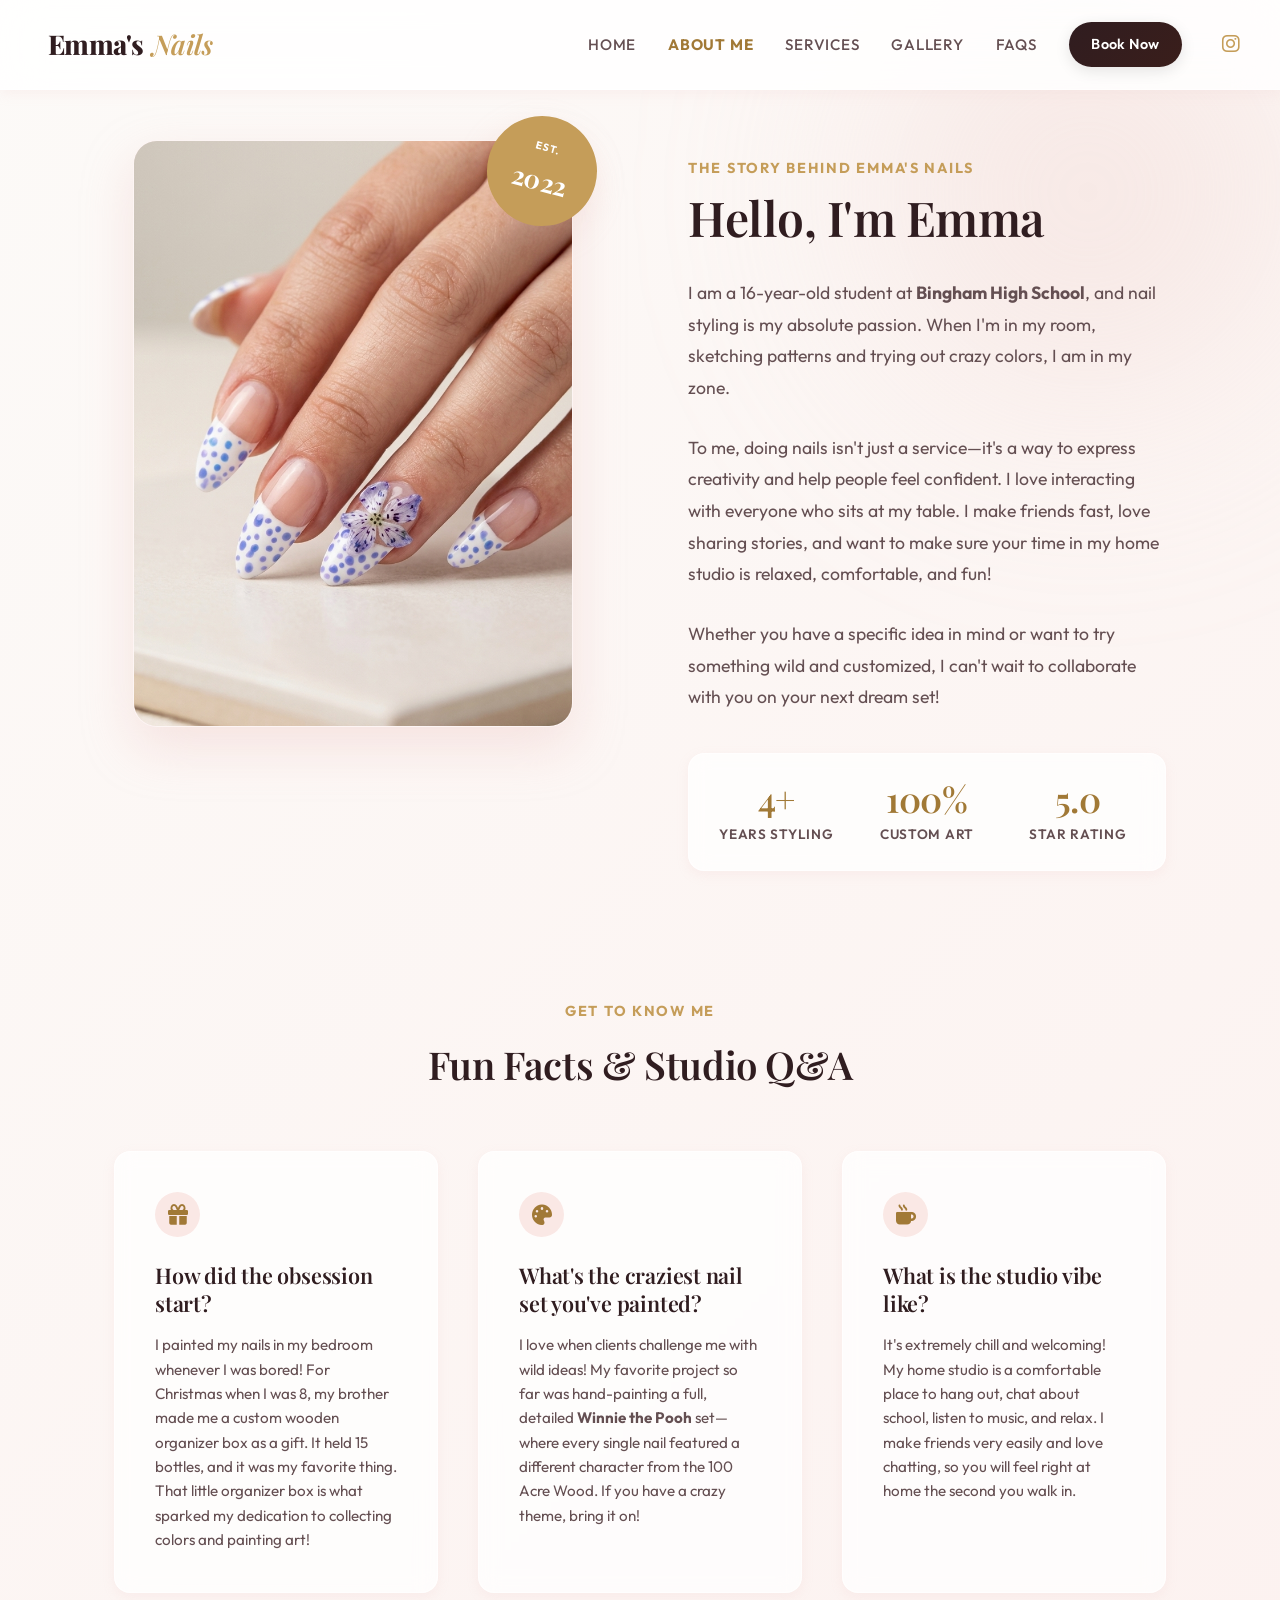
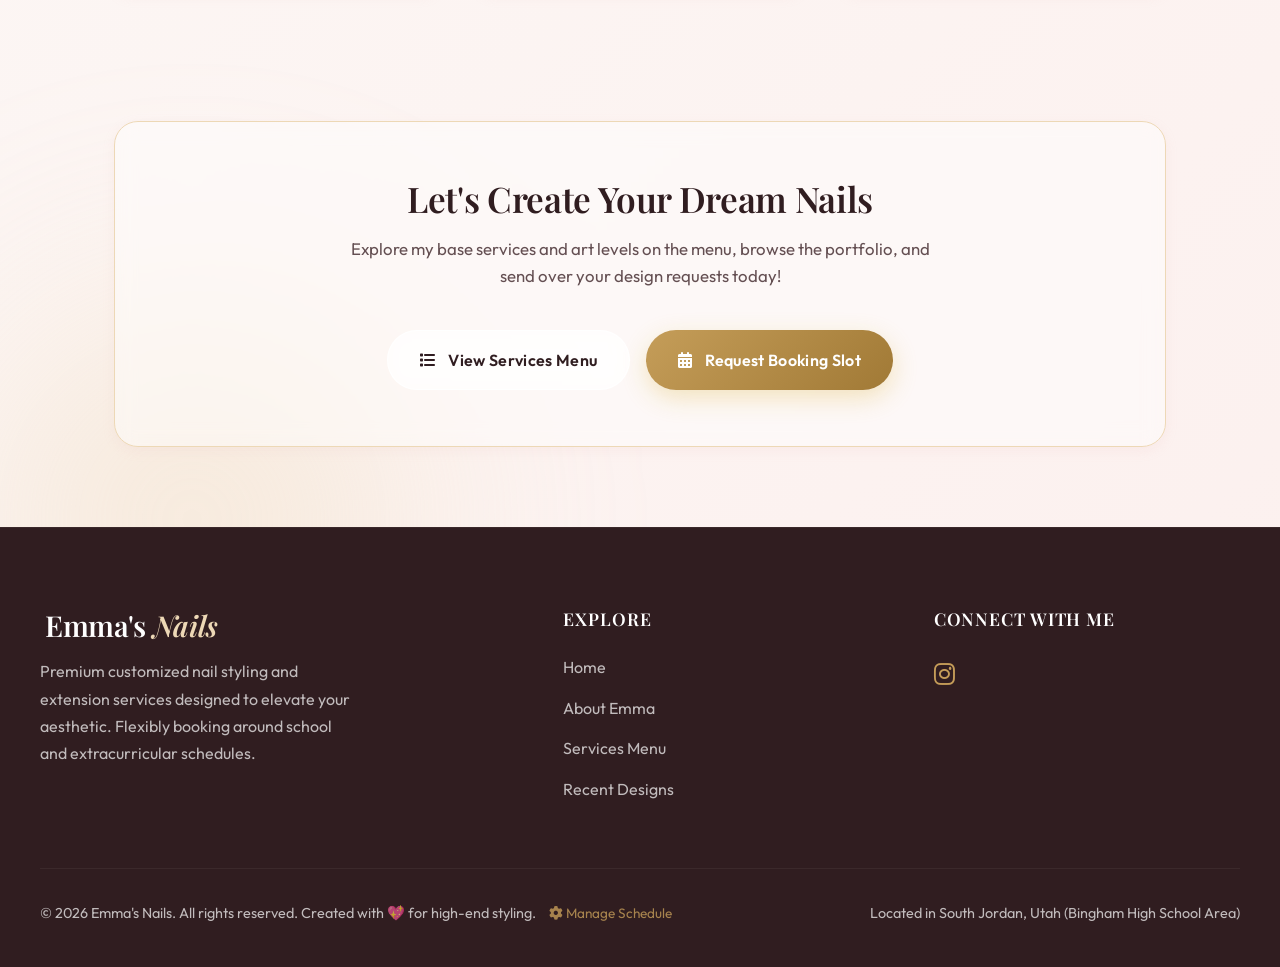
==== commit a0c72211: "Update About page image to use Lavender Polka Flower" ====
--- a/about.html
+++ b/about.html
@@ -51,7 +51,7 @@
       <!-- Portrait Image Frame -->
       <div style="position: relative; width: 100%; max-width: 440px; margin: 0 auto;">
         <div style="width: 100%; aspect-ratio: 3/4; border-radius: var(--radius-lg); overflow: hidden; box-shadow: var(--shadow-lg); border: 1px solid var(--card-border); background: var(--primary);">
-          <img src="assets/set-13.png" alt="Emma's custom pastel nail styling art" style="width: 100%; height: 100%; object-fit: cover;" loading="lazy">
+          <img src="assets/lavender-dots-flower.png" alt="Emma's custom hand-crafted lavender polka dot nail art" style="width: 100%; height: 100%; object-fit: cover;" loading="lazy">
         </div>
         <!-- Rotate Badge -->
         <div class="about-decorative-badge" style="top: -1.5rem; right: -1.5rem; width: 110px; height: 110px; z-index: 10;">
